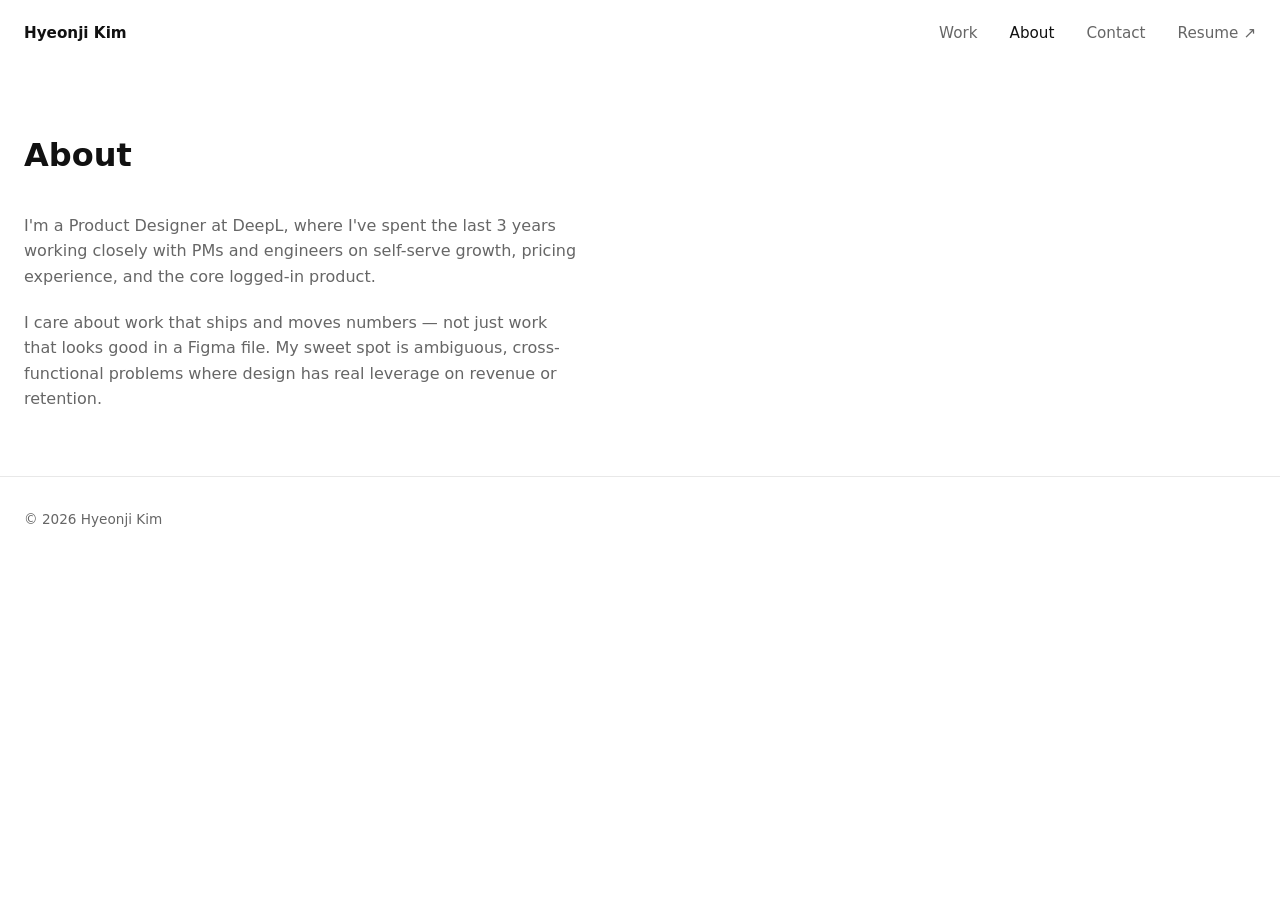
==== about.html @ 67965c77 "layout check" ====
<!DOCTYPE html>
<html lang="en">
  <head>
    <meta charset="UTF-8" />
    <meta name="viewport" content="width=device-width, initial-scale=1.0" />
    <title>About — Hyeonji Kim</title>
    <link rel="stylesheet" href="main.css" />
  </head>
  <body>
    <nav>
      <a href="index.html" class="logo">Hyeonji Kim</a>
      <ul>
        <li><a href="index.html">Work</a></li>
        <li><a href="about.html" class="active">About</a></li>
        <li><a href="contact.html">Contact</a></li>
        <li><a href="resume.pdf" target="_blank">Resume ↗</a></li>
      </ul>
    </nav>

    <section id="about">
      <h1>About</h1>
      <div class="prose">
        <p>
          I'm a Product Designer at DeepL, where I've spent the last 3 years
          working closely with PMs and engineers on self-serve growth, pricing
          experience, and the core logged-in product.
        </p>
        <p>
          I care about work that ships and moves numbers — not just work that
          looks good in a Figma file. My sweet spot is ambiguous,
          cross-functional problems where design has real leverage on revenue or
          retention.
        </p>

        <!-- Add more personal voice here -->
      </div>
    </section>

    <footer>
      <p>© 2026 Hyeonji Kim</p>
    </footer>
  </body>
</html>
---- main.css ----
*,
*::before,
*::after {
  box-sizing: border-box;
  margin: 0;
  padding: 0;
}

/* root */
:root {
  /* Colors */
  --bg: #ffffff;
  --text: #111111;
  --muted: #666666;
  --accent: #111111;
  --border: #e8e8e8;

  /* Layout */
  --page-padding: 24px;

  /* Spacing */
  --space-xs: 0.5rem;
  --space-s: 1rem;
  --space-m: 1.5rem;
  --space-l: 2rem;
  --space-xl: 4rem;
}

html {
  scroll-behavior: smooth;
}

body {
  font-family: "Segoe UI", system-ui, sans-serif;
  background: var(--bg);
  color: var(--text);
  line-height: 1.6;
}

/* ── Nav ── */
nav {
  display: flex;
  justify-content: space-between;
  align-items: center;
  padding: 1.25rem var(--page-padding);
}

.logo {
  font-weight: 700;
  text-decoration: none;
  color: var(--text);
}

nav ul {
  list-style: none;
  display: flex;
  gap: 2rem;
}
nav a {
  text-decoration: none;
  color: var(--muted);
  font-size: 0.95rem;
}
nav a:hover,
nav a.active {
  color: var(--text);
}

/* ── Sections ── */
section {
  padding: var(--space-xl) var(--page-padding);
}

/* ── Hero ── */
#hero {
  padding-top: 6rem;
  padding-bottom: 5rem;
}
#hero h1 {
  font-size: 2rem;
  font-weight: 700;
  margin-bottom: 1rem;
}
.tagline {
  color: var(--muted);
  max-width: 55ch;
  font-size: 1.05rem;
}

/* ── Case studies ── */
.case-studies {
  display: flex;
  flex-direction: column;
  gap: 1px;
  border-top: 1px solid var(--border);
}

.case-card {
  display: block;
  padding: 2.25rem 0;
  border-bottom: 1px solid var(--border);
  text-decoration: none;
  color: var(--text);
  transition: padding-left 0.2s ease;
}

.case-card:hover {
  padding-left: 0.5rem;
}

.tag {
  display: inline-block;
  font-size: 0.75rem;
  text-transform: uppercase;
  letter-spacing: 0.05em;
  color: var(--muted);
  margin-bottom: 0.5rem;
}

.case-card h2 {
  font-size: 1.3rem;
  margin-bottom: 0.5rem;
}
.case-card p {
  color: var(--muted);
  max-width: 60ch;
  margin-bottom: 0.75rem;
}
.meta {
  font-size: 0.85rem;
  color: var(--muted);
}

/* ── About / Contact prose ── */
#about h1,
#contact h1 {
  font-size: 2rem;
  margin-bottom: 2rem;
}
.prose {
  display: flex;
  flex-direction: column;
  gap: 1.25rem;
  max-width: 55ch;
}
.prose p {
  color: var(--muted);
}
.prose a {
  color: var(--text);
}

/* ── Footer ── */
footer {
  padding: var(--space-l) var(--page-padding);
  font-size: 0.85rem;
  color: var(--muted);
  border-top: 1px solid var(--border);
}

/* ── Mobile ── */
@media (max-width: 767px) {
  :root {
    --page-padding: 20px;
  }

  nav {
    align-items: flex-start;
    gap: var(--space-s);
  }

  nav ul {
    gap: var(--space-s);
    flex-wrap: wrap;
    justify-content: flex-end;
  }

  nav a {
    font-size: 0.9rem;
  }

  #hero {
    padding-top: var(--space-xl);
    padding-bottom: var(--space-xl);
  }

  #hero h1,
  #about h1,
  #contact h1 {
    font-size: 1.75rem;
  }

  .case-card {
    padding: var(--space-l) 0;
  }
}
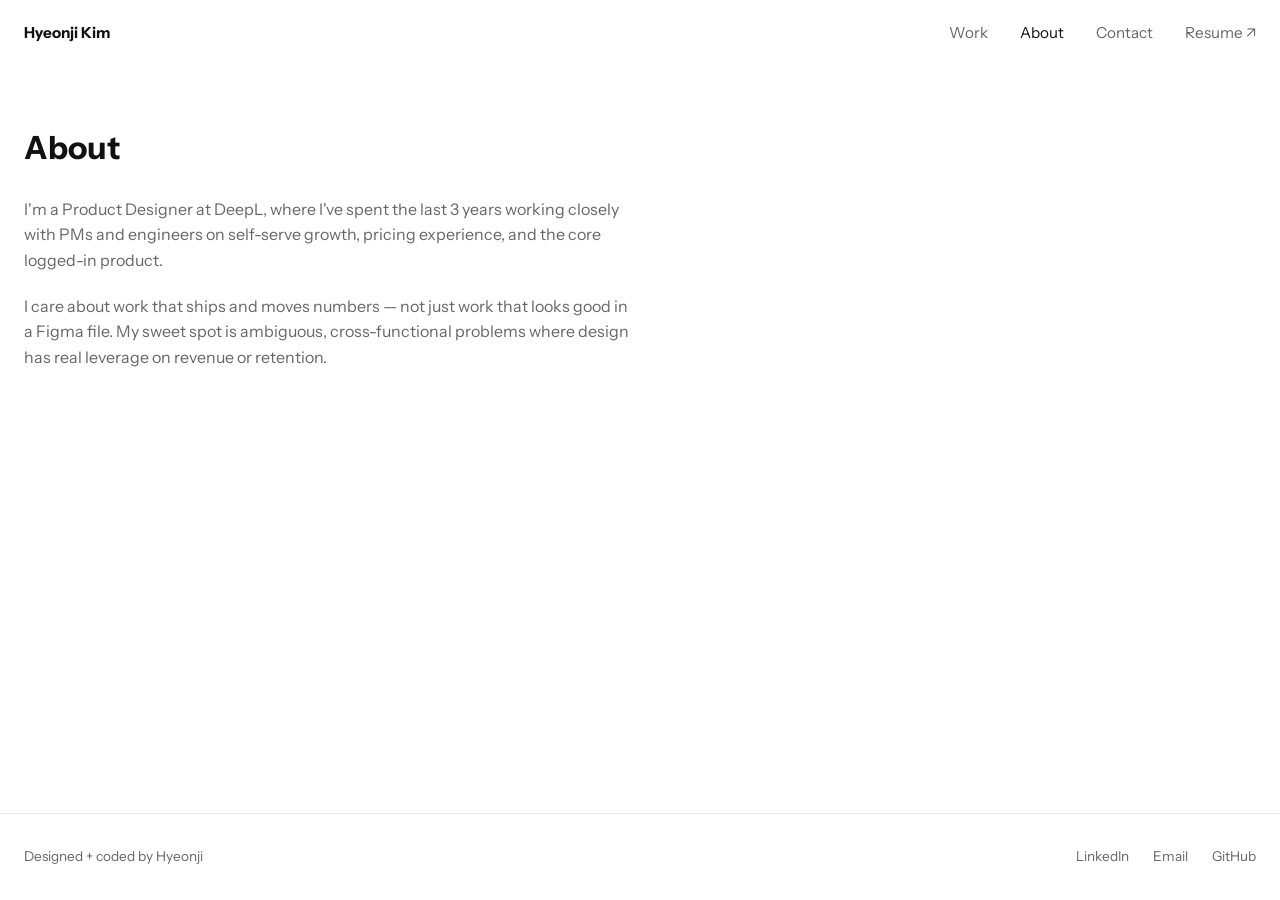
==== commit 37ea863c: "hero iteration" ====
--- a/about.html
+++ b/about.html
@@ -4,6 +4,12 @@
     <meta charset="UTF-8" />
     <meta name="viewport" content="width=device-width, initial-scale=1.0" />
     <title>About — Hyeonji Kim</title>
+    <link rel="preconnect" href="https://fonts.googleapis.com" />
+    <link rel="preconnect" href="https://fonts.gstatic.com" crossorigin />
+    <link
+      href="https://fonts.googleapis.com/css2?family=Instrument+Sans:wght@400;500;600;700&family=Newsreader:opsz,wght@6..72,300;6..72,400&display=swap"
+      rel="stylesheet"
+    />
     <link rel="stylesheet" href="main.css" />
   </head>
   <body>
@@ -17,27 +23,39 @@
       </ul>
     </nav>
 
-    <section id="about">
-      <h1>About</h1>
-      <div class="prose">
-        <p>
-          I'm a Product Designer at DeepL, where I've spent the last 3 years
-          working closely with PMs and engineers on self-serve growth, pricing
-          experience, and the core logged-in product.
-        </p>
-        <p>
-          I care about work that ships and moves numbers — not just work that
-          looks good in a Figma file. My sweet spot is ambiguous,
-          cross-functional problems where design has real leverage on revenue or
-          retention.
-        </p>
+    <main>
+      <section id="about">
+        <h1>About</h1>
+        <div class="prose">
+          <p>
+            I'm a Product Designer at DeepL, where I've spent the last 3 years
+            working closely with PMs and engineers on self-serve growth, pricing
+            experience, and the core logged-in product.
+          </p>
+          <p>
+            I care about work that ships and moves numbers — not just work that
+            looks good in a Figma file. My sweet spot is ambiguous,
+            cross-functional problems where design has real leverage on revenue
+            or retention.
+          </p>
 
-        <!-- Add more personal voice here -->
-      </div>
-    </section>
+          <!-- Add more personal voice here -->
+        </div>
+      </section>
+    </main>
 
     <footer>
-      <p>© 2026 Hyeonji Kim</p>
+      <p>Designed + coded by Hyeonji</p>
+
+      <div class="footer-links">
+        <a href="https://www.linkedin.com/in/hyeonji-kim/" target="_blank">
+          LinkedIn
+        </a>
+
+        <a href="iam.hyeonjikim@gmail.com"> Email </a>
+
+        <a href="https://github.com/kim-hyeonji" target="_blank"> GitHub </a>
+      </div>
     </footer>
   </body>
 </html>
--- a/main.css
+++ b/main.css
@@ -31,10 +31,49 @@
 }
 
 body {
-  font-family: "Segoe UI", system-ui, sans-serif;
+  font-family: "Instrument Sans", sans-serif;
   background: var(--bg);
   color: var(--text);
   line-height: 1.6;
+
+  min-height: 100vh;
+  display: flex;
+  flex-direction: column;
+}
+
+main {
+  flex: 1;
+}
+
+h1,
+h2,
+h3 {
+  line-height: 1.1;
+}
+
+.italic {
+  font-style: italic;
+}
+
+#hero {
+  padding-top: 8rem;
+  padding-bottom: 7rem;
+}
+
+#hero h1 {
+  font-family: "Newsreader", serif;
+  font-size: clamp(2.5rem, 7vw, 4rem);
+  font-weight: 400;
+  line-height: 0.98;
+  letter-spacing: -0.02em;
+  margin-bottom: 1.5rem;
+}
+
+.tagline {
+  font-size: 1.1rem;
+  line-height: 1.5;
+  color: var(--muted);
+  max-width: 52ch;
 }
 
 /* ── Nav ── */
@@ -71,64 +110,56 @@
   padding: var(--space-xl) var(--page-padding);
 }
 
-/* ── Hero ── */
-#hero {
-  padding-top: 6rem;
-  padding-bottom: 5rem;
-}
-#hero h1 {
-  font-size: 2rem;
-  font-weight: 700;
-  margin-bottom: 1rem;
-}
-.tagline {
-  color: var(--muted);
-  max-width: 55ch;
-  font-size: 1.05rem;
-}
-
 /* ── Case studies ── */
+
 .case-studies {
-  display: flex;
-  flex-direction: column;
-  gap: 1px;
-  border-top: 1px solid var(--border);
+  display: grid;
+  grid-template-columns: repeat(2, 1fr);
+  gap: var(--space-l);
 }
 
 .case-card {
   display: block;
-  padding: 2.25rem 0;
-  border-bottom: 1px solid var(--border);
-  text-decoration: none;
-  color: var(--text);
-  transition: padding-left 0.2s ease;
-}
-
-.case-card:hover {
-  padding-left: 0.5rem;
-}
-
-.tag {
-  display: inline-block;
-  font-size: 0.75rem;
-  text-transform: uppercase;
-  letter-spacing: 0.05em;
-  color: var(--muted);
-  margin-bottom: 0.5rem;
+  text-decoration: none;
+  color: var(--text);
+}
+
+.case-thumb {
+  aspect-ratio: 16 / 10;
+  border: 1px solid var(--border);
+  background: #f5f6f8;
+  display: flex;
+  align-items: center;
+  justify-content: center;
+  margin-bottom: var(--space-s);
+}
+
+.case-thumb span {
+  color: var(--muted);
+  font-size: 0.9rem;
+}
+
+.case-header {
+  display: flex;
+  justify-content: space-between;
+  align-items: baseline;
+  gap: var(--space-s);
+  margin-bottom: var(--space-xs);
 }
 
 .case-card h2 {
   font-size: 1.3rem;
-  margin-bottom: 0.5rem;
-}
+}
+
 .case-card p {
   color: var(--muted);
   max-width: 60ch;
-  margin-bottom: 0.75rem;
-}
+}
+
 .meta {
   font-size: 0.85rem;
   color: var(--muted);
+  white-space: nowrap;
 }
 
 /* ── About / Contact prose ── */
@@ -152,10 +183,31 @@
 
 /* ── Footer ── */
 footer {
+  display: flex;
+  justify-content: space-between;
+  align-items: center;
+  gap: var(--space-m);
+
   padding: var(--space-l) var(--page-padding);
+
   font-size: 0.85rem;
   color: var(--muted);
+
   border-top: 1px solid var(--border);
+}
+
+.footer-links {
+  display: flex;
+  gap: var(--space-m);
+}
+
+.footer-links a {
+  color: var(--muted);
+  text-decoration: none;
+}
+
+.footer-links a:hover {
+  color: var(--text);
 }
 
 /* ── Mobile ── */
@@ -193,4 +245,22 @@
   .case-card {
     padding: var(--space-l) 0;
   }
-}
+
+  .case-studies {
+    grid-template-columns: 1fr;
+  }
+
+  .case-header {
+    flex-direction: column;
+    gap: 0.25rem;
+  }
+
+  footer {
+    flex-direction: column;
+    align-items: flex-start;
+  }
+
+  .footer-links {
+    flex-wrap: wrap;
+  }
+}
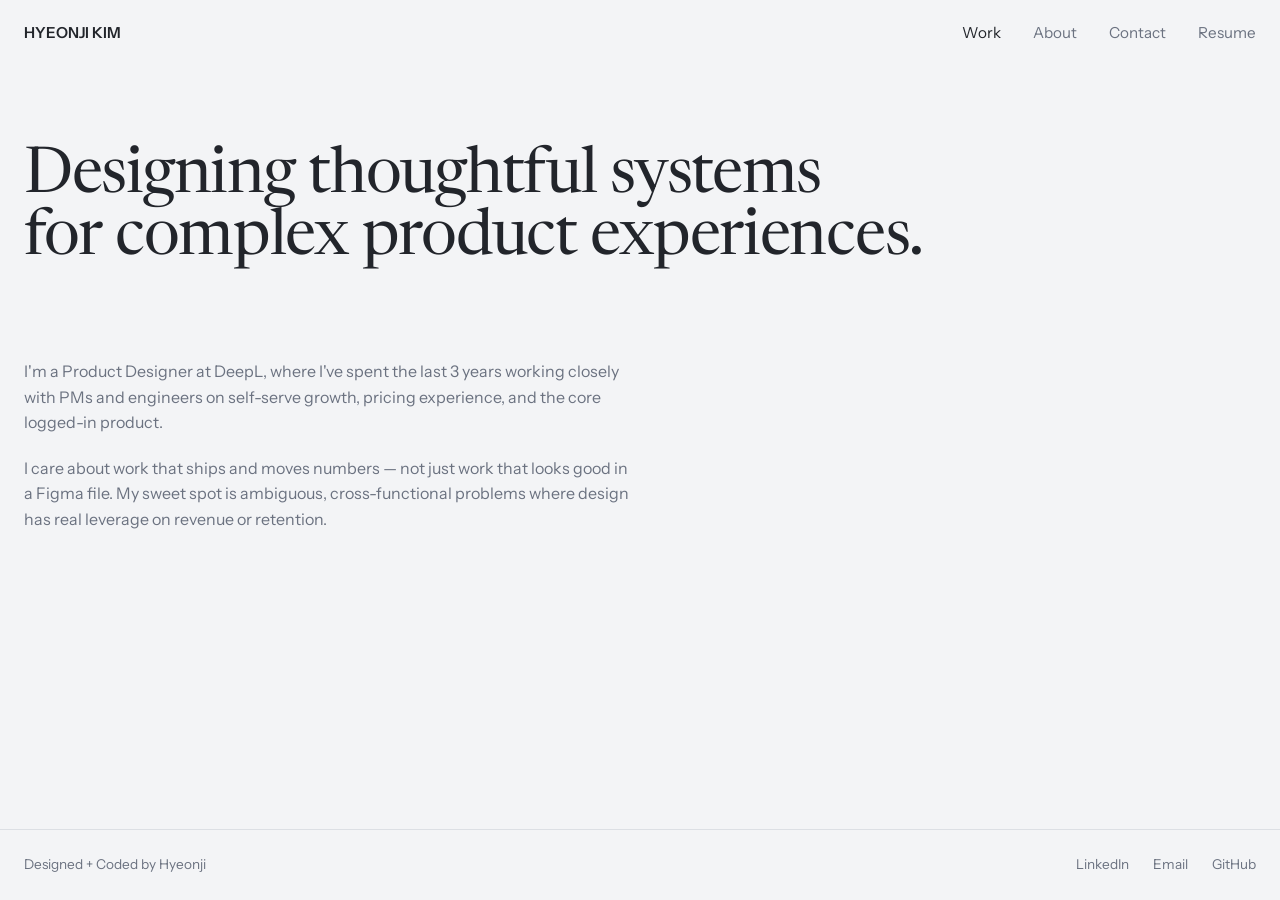
==== commit 7a56fa91: "update" ====
--- a/about.html
+++ b/about.html
@@ -14,18 +14,24 @@
   </head>
   <body>
     <nav>
-      <a href="index.html" class="logo">Hyeonji Kim</a>
+      <a href="index.html" class="logo">HYEONJI KIM</a>
       <ul>
-        <li><a href="index.html">Work</a></li>
-        <li><a href="about.html" class="active">About</a></li>
+        <li><a href="index.html" class="active">Work</a></li>
+        <li><a href="about.html">About</a></li>
         <li><a href="contact.html">Contact</a></li>
-        <li><a href="resume.pdf" target="_blank">Resume ↗</a></li>
+        <li><a href="resume.pdf" target="_blank">Resume</a></li>
       </ul>
     </nav>
 
     <main>
+      <section class="hero">
+        <h1>
+          Designing thoughtful systems<br />
+          for complex product experiences.
+        </h1>
+      </section>
+
       <section id="about">
-        <h1>About</h1>
         <div class="prose">
           <p>
             I'm a Product Designer at DeepL, where I've spent the last 3 years
@@ -45,7 +51,7 @@
     </main>
 
     <footer>
-      <p>Designed + coded by Hyeonji</p>
+      <p>Designed + Coded by Hyeonji</p>
 
       <div class="footer-links">
         <a href="https://www.linkedin.com/in/hyeonji-kim/" target="_blank">
--- a/main.css
+++ b/main.css
@@ -9,11 +9,11 @@
 /* root */
 :root {
   /* Colors */
-  --bg: #ffffff;
-  --text: #111111;
-  --muted: #666666;
-  --accent: #111111;
-  --border: #e8e8e8;
+  --bg: #f3f4f6;
+  --text: #22252b;
+  --muted: #6b7280;
+  --border: #dcdfe4;
+  --accent: #4b5563;
 
   /* Layout */
   --page-padding: 24px;
@@ -55,14 +55,23 @@
   font-style: italic;
 }
 
-#hero {
-  padding-top: 8rem;
-  padding-bottom: 7rem;
-}
-
-#hero h1 {
+.tagline {
+  font-size: 1.1rem;
+  line-height: 1.5;
+  color: var(--muted);
+  max-width: 52ch;
+}
+
+/* ── Hero ── */
+
+.hero {
+  padding-top: 5rem;
+  padding-bottom: 2rem;
+}
+
+.hero h1 {
   font-family: "Newsreader", serif;
-  font-size: clamp(2.5rem, 7vw, 4rem);
+  font-size: clamp(2.25rem, 6vw, 4rem);
   font-weight: 400;
   line-height: 0.98;
   letter-spacing: -0.02em;
@@ -85,7 +94,7 @@
 }
 
 .logo {
-  font-weight: 700;
+  font-weight: 600;
   text-decoration: none;
   color: var(--text);
 }
@@ -107,7 +116,7 @@
 
 /* ── Sections ── */
 section {
-  padding: var(--space-xl) var(--page-padding);
+  padding: var(--space-l) var(--page-padding);
 }
 
 /* ── Case studies ── */
@@ -148,7 +157,11 @@
 }
 
 .case-card h2 {
-  font-size: 1.3rem;
+  font-family: "Newsreader", serif;
+  font-size: 1.5rem;
+  font-weight: 400;
+  line-height: 1;
+  letter-spacing: -0.02em;
 }
 
 .case-card p {
@@ -157,17 +170,13 @@
 }
 
 .meta {
-  font-size: 0.85rem;
+  font-size: 1rem;
   color: var(--muted);
   white-space: nowrap;
 }
 
 /* ── About / Contact prose ── */
-#about h1,
-#contact h1 {
-  font-size: 2rem;
-  margin-bottom: 2rem;
-}
+
 .prose {
   display: flex;
   flex-direction: column;
@@ -188,7 +197,7 @@
   align-items: center;
   gap: var(--space-m);
 
-  padding: var(--space-l) var(--page-padding);
+  padding: var(--space-m) var(--page-padding);
 
   font-size: 0.85rem;
   color: var(--muted);
@@ -231,15 +240,13 @@
     font-size: 0.9rem;
   }
 
-  #hero {
-    padding-top: var(--space-xl);
-    padding-bottom: var(--space-xl);
-  }
-
-  #hero h1,
-  #about h1,
-  #contact h1 {
-    font-size: 1.75rem;
+  .hero {
+    padding-top: 3rem;
+    padding-bottom: 3rem;
+  }
+
+  .hero h1 {
+    font-size: 3rem;
   }
 
   .case-card {
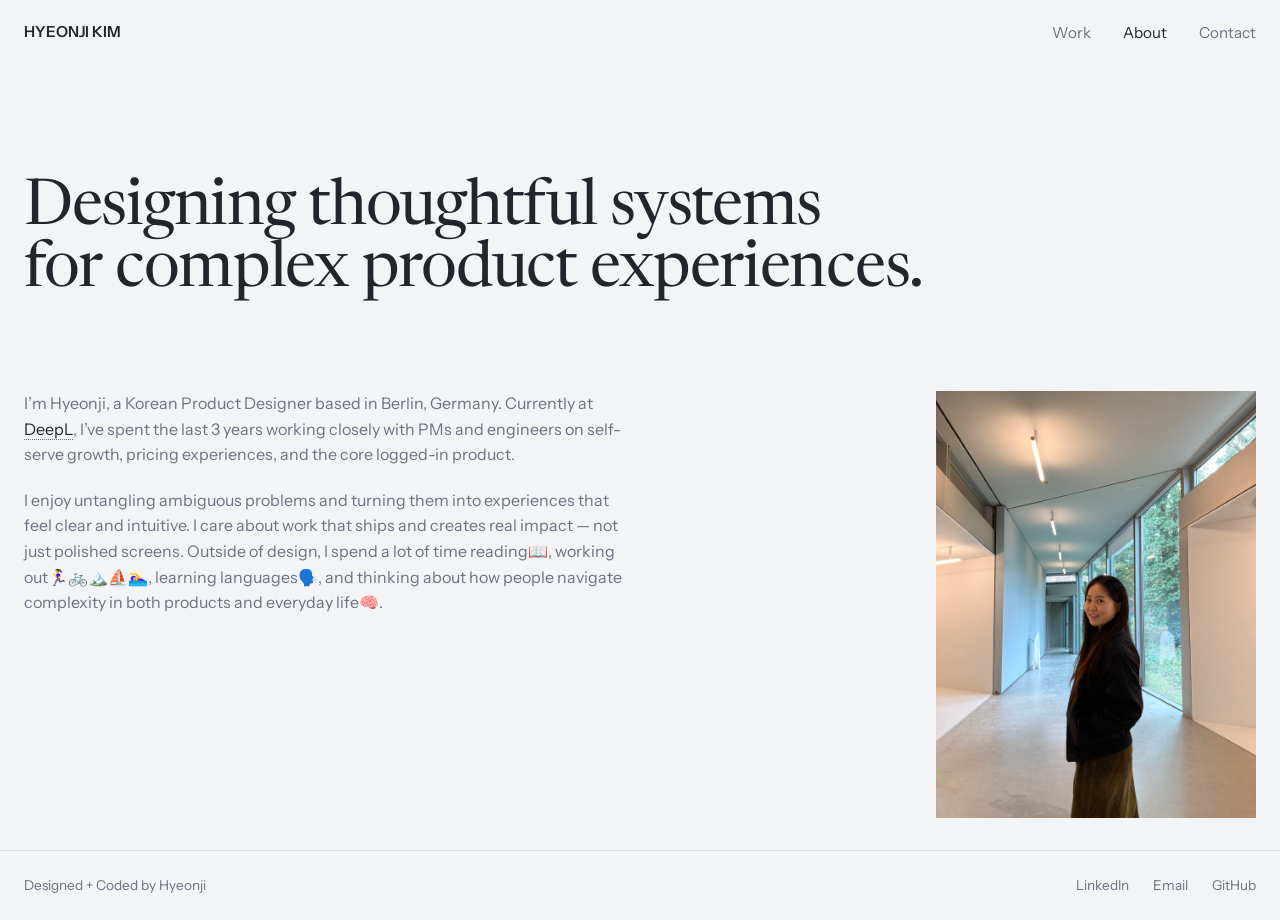
==== commit 121e8f1f: "update an mvp" ====
--- a/about.html
+++ b/about.html
@@ -16,10 +16,9 @@
     <nav>
       <a href="index.html" class="logo">HYEONJI KIM</a>
       <ul>
-        <li><a href="index.html" class="active">Work</a></li>
-        <li><a href="about.html">About</a></li>
+        <li><a href="index.html">Work</a></li>
+        <li><a href="about.html" class="active">About</a></li>
         <li><a href="contact.html">Contact</a></li>
-        <li><a href="resume.pdf" target="_blank">Resume</a></li>
       </ul>
     </nav>
 
@@ -32,20 +31,39 @@
       </section>
 
       <section id="about">
-        <div class="prose">
-          <p>
-            I'm a Product Designer at DeepL, where I've spent the last 3 years
-            working closely with PMs and engineers on self-serve growth, pricing
-            experience, and the core logged-in product.
-          </p>
-          <p>
-            I care about work that ships and moves numbers — not just work that
-            looks good in a Figma file. My sweet spot is ambiguous,
-            cross-functional problems where design has real leverage on revenue
-            or retention.
-          </p>
+        <div class="about-layout">
+          <div class="prose">
+            <p>
+              I’m Hyeonji, a Korean Product Designer based in Berlin, Germany.
+              Currently at
+              <a
+                href="https://www.deepl.com"
+                target="_blank"
+                rel="noopener noreferrer"
+                class="inline-link"
+                >DeepL</a
+              >, I’ve spent the last 3 years working closely with PMs and
+              engineers on self-serve growth, pricing experiences, and the core
+              logged-in product.
+            </p>
+            <p>
+              I enjoy untangling ambiguous problems and turning them into
+              experiences that feel clear and intuitive. I care about work that
+              ships and creates real impact — not just polished screens. Outside
+              of design, I spend a lot of time reading📖, working
+              out🏃‍♀️🚲🏔️⛵️🏊‍♀️, learning languages🗣️, and thinking about how
+              people navigate complexity in both products and everyday life🧠.
+            </p>
 
-          <!-- Add more personal voice here -->
+            <!-- Add more personal voice here -->
+          </div>
+
+          <div class="about-image">
+            <img
+              src="images/portrait/hyeonji.jpeg"
+              alt="Portrait of Hyeonji Kim"
+            />
+          </div>
         </div>
       </section>
     </main>
@@ -58,7 +76,7 @@
           LinkedIn
         </a>
 
-        <a href="iam.hyeonjikim@gmail.com"> Email </a>
+        <a href="mailto:iam.hyeonjikim@gmail.com">Email</a>
 
         <a href="https://github.com/kim-hyeonji" target="_blank"> GitHub </a>
       </div>
--- a/main.css
+++ b/main.css
@@ -13,7 +13,6 @@
   --text: #22252b;
   --muted: #6b7280;
   --border: #dcdfe4;
-  --accent: #4b5563;
 
   /* Layout */
   --page-padding: 24px;
@@ -60,6 +59,30 @@
   line-height: 1.5;
   color: var(--muted);
   max-width: 52ch;
+}
+
+ul {
+  padding-left: 1.25rem;
+  margin-bottom: var(--space-m);
+  max-width: 65ch;
+}
+
+li {
+  margin-bottom: var(--space-xs);
+  color: var(--muted);
+}
+
+.inline-link,
+.inline-link:visited {
+  color: inherit;
+  text-decoration: none;
+  border-bottom: 1px dotted var(--muted);
+  transition: border-color 0.2s ease, color 0.2s ease;
+}
+
+.inline-link:hover {
+  color: var(--text);
+  border-bottom-color: var(--text);
 }
 
 /* ── Hero ── */
@@ -89,7 +112,7 @@
 nav {
   display: flex;
   justify-content: space-between;
-  align-items: center;
+  align-items: top;
   padding: 1.25rem var(--page-padding);
 }
 
@@ -134,18 +157,20 @@
 }
 
 .case-thumb {
-  aspect-ratio: 16 / 10;
   border: 1px solid var(--border);
   background: #f5f6f8;
-  display: flex;
-  align-items: center;
-  justify-content: center;
   margin-bottom: var(--space-s);
+  overflow: hidden;
 }
 
 .case-thumb span {
   color: var(--muted);
   font-size: 0.9rem;
+}
+.case-thumb img {
+  width: 100%;
+  height: auto;
+  display: block;
 }
 
 .case-header {
@@ -175,6 +200,155 @@
   white-space: nowrap;
 }
 
+/* ── Case study page ── */
+
+.case-layout {
+  display: grid;
+  grid-template-columns: 220px 1fr;
+  gap: var(--space-xl);
+  padding: var(--space-xl) var(--page-padding);
+}
+
+.case-nav {
+  position: sticky;
+  top: var(--space-l);
+  align-self: start;
+
+  display: flex;
+  flex-direction: column;
+  gap: var(--space-xs);
+}
+
+.case-nav a {
+  color: var(--muted);
+  text-decoration: none;
+  font-size: 0.95rem;
+}
+
+.case-nav a:hover {
+  color: var(--text);
+}
+
+.case-content {
+  max-width: 900px;
+}
+
+.case-section {
+  padding: var(--space-xl) 0;
+  scroll-margin-top: 2rem;
+}
+
+.case-section:first-child {
+  padding: 0;
+}
+
+.case-section h1 {
+  font-family: "Newsreader", serif;
+  font-size: clamp(2.5rem, 4vw, 3rem);
+  font-weight: 400;
+  line-height: 1;
+  letter-spacing: -0.02em;
+  margin-top: var(--space-m);
+  margin-bottom: var(--space-xs);
+}
+
+.case-section h2 {
+  font-family: "Newsreader", serif;
+  font-size: clamp(1.75rem, 3vw, 2rem);
+  font-weight: 400;
+  line-height: 1.1;
+  letter-spacing: -0.02em;
+  margin-bottom: var(--space-m);
+}
+
+.case-section h3 {
+  margin-top: var(--space-l);
+  margin-bottom: var(--space-xs);
+}
+
+.case-section p {
+  color: var(--muted);
+  max-width: 65ch;
+  margin-bottom: var(--space-m);
+}
+
+.eyebrow {
+  font-size: 0.9rem;
+  color: var(--muted);
+  margin-bottom: var(--space-s);
+  letter-spacing: 0.04em;
+}
+
+.serif-accent {
+  font-family: "Newsreader", serif;
+  font-style: italic;
+  font-size: 1.4rem;
+  font-weight: 400;
+  line-height: 1.2;
+  letter-spacing: -0.02em;
+  color: var(--text);
+}
+
+/* ── Case overview ── */
+
+.case-overview {
+  display: grid;
+  grid-template-columns: repeat(3, 1fr);
+  gap: var(--space-l);
+
+  padding: var(--space-s) 0;
+  margin-bottom: 2rem;
+}
+
+.overview-item {
+  display: flex;
+  flex-direction: column;
+}
+
+.overview-item p {
+  color: var(--muted);
+}
+
+.eyebrow {
+  color: var(--muted);
+  font-size: 0.9rem;
+  text-transform: uppercase;
+  letter-spacing: 0.04em;
+}
+
+/* ── Impact overview ── */
+
+.impact-overview {
+  padding: 0;
+  margin-top: var(--space-xl);
+  margin-bottom: var(--space-xl);
+}
+
+.impact-grid {
+  display: grid;
+  grid-template-columns: repeat(3, 1fr);
+  gap: var(--space-s);
+
+  margin-top: var(--space-m);
+}
+
+.impact-card {
+  background: rgba(255, 255, 255, 0.75);
+
+  border-radius: 12px;
+
+  padding: var(--space-l);
+}
+
+.impact-card h3 {
+  font-size: 1.1rem;
+  margin-bottom: var(--space-s);
+}
+
+.impact-card p {
+  color: var(--muted);
+}
+
 /* ── About / Contact prose ── */
 
 .prose {
@@ -188,6 +362,46 @@
 }
 .prose a {
   color: var(--text);
+}
+
+.about-layout {
+  display: grid;
+  grid-template-columns: 1fr 320px;
+  gap: var(--space-xl);
+  align-items: start;
+}
+
+.about-image img {
+  width: 100%;
+  height: auto;
+  display: block;
+}
+
+.contact-layout {
+  max-width: 720px;
+}
+
+.contact-links {
+  display: flex;
+  flex-direction: column;
+  gap: var(--space-s);
+  margin-top: var(--space-m);
+}
+
+.contact-links a {
+  font-family: "Newsreader", serif;
+  font-size: clamp(1.75rem, 4vw, 3rem);
+  font-weight: 400;
+  line-height: 1.1;
+  letter-spacing: -0.02em;
+  color: var(--text);
+  text-decoration: none;
+  border-bottom: 1px dotted var(--muted);
+  width: fit-content;
+}
+
+.contact-links a:hover {
+  border-bottom-color: var(--text);
 }
 
 /* ── Footer ── */
@@ -262,6 +476,12 @@
     gap: 0.25rem;
   }
 
+  .case-overview {
+    grid-template-columns: 1fr 1fr;
+    gap: var(--space-s);
+    padding-bottom: 4rem;
+  }
+
   footer {
     flex-direction: column;
     align-items: flex-start;
@@ -270,4 +490,32 @@
   .footer-links {
     flex-wrap: wrap;
   }
-}
+
+  .case-layout {
+    display: block;
+  }
+
+  .case-nav {
+    display: none;
+  }
+
+  .case-section {
+    padding-bottom: 4rem;
+  }
+
+  .case-section h1 {
+    font-size: 3rem;
+  }
+
+  .case-section h2 {
+    font-size: 2rem;
+  }
+
+  .impact-grid {
+    grid-template-columns: 1fr;
+  }
+
+  .about-layout {
+    grid-template-columns: 1fr;
+  }
+}
